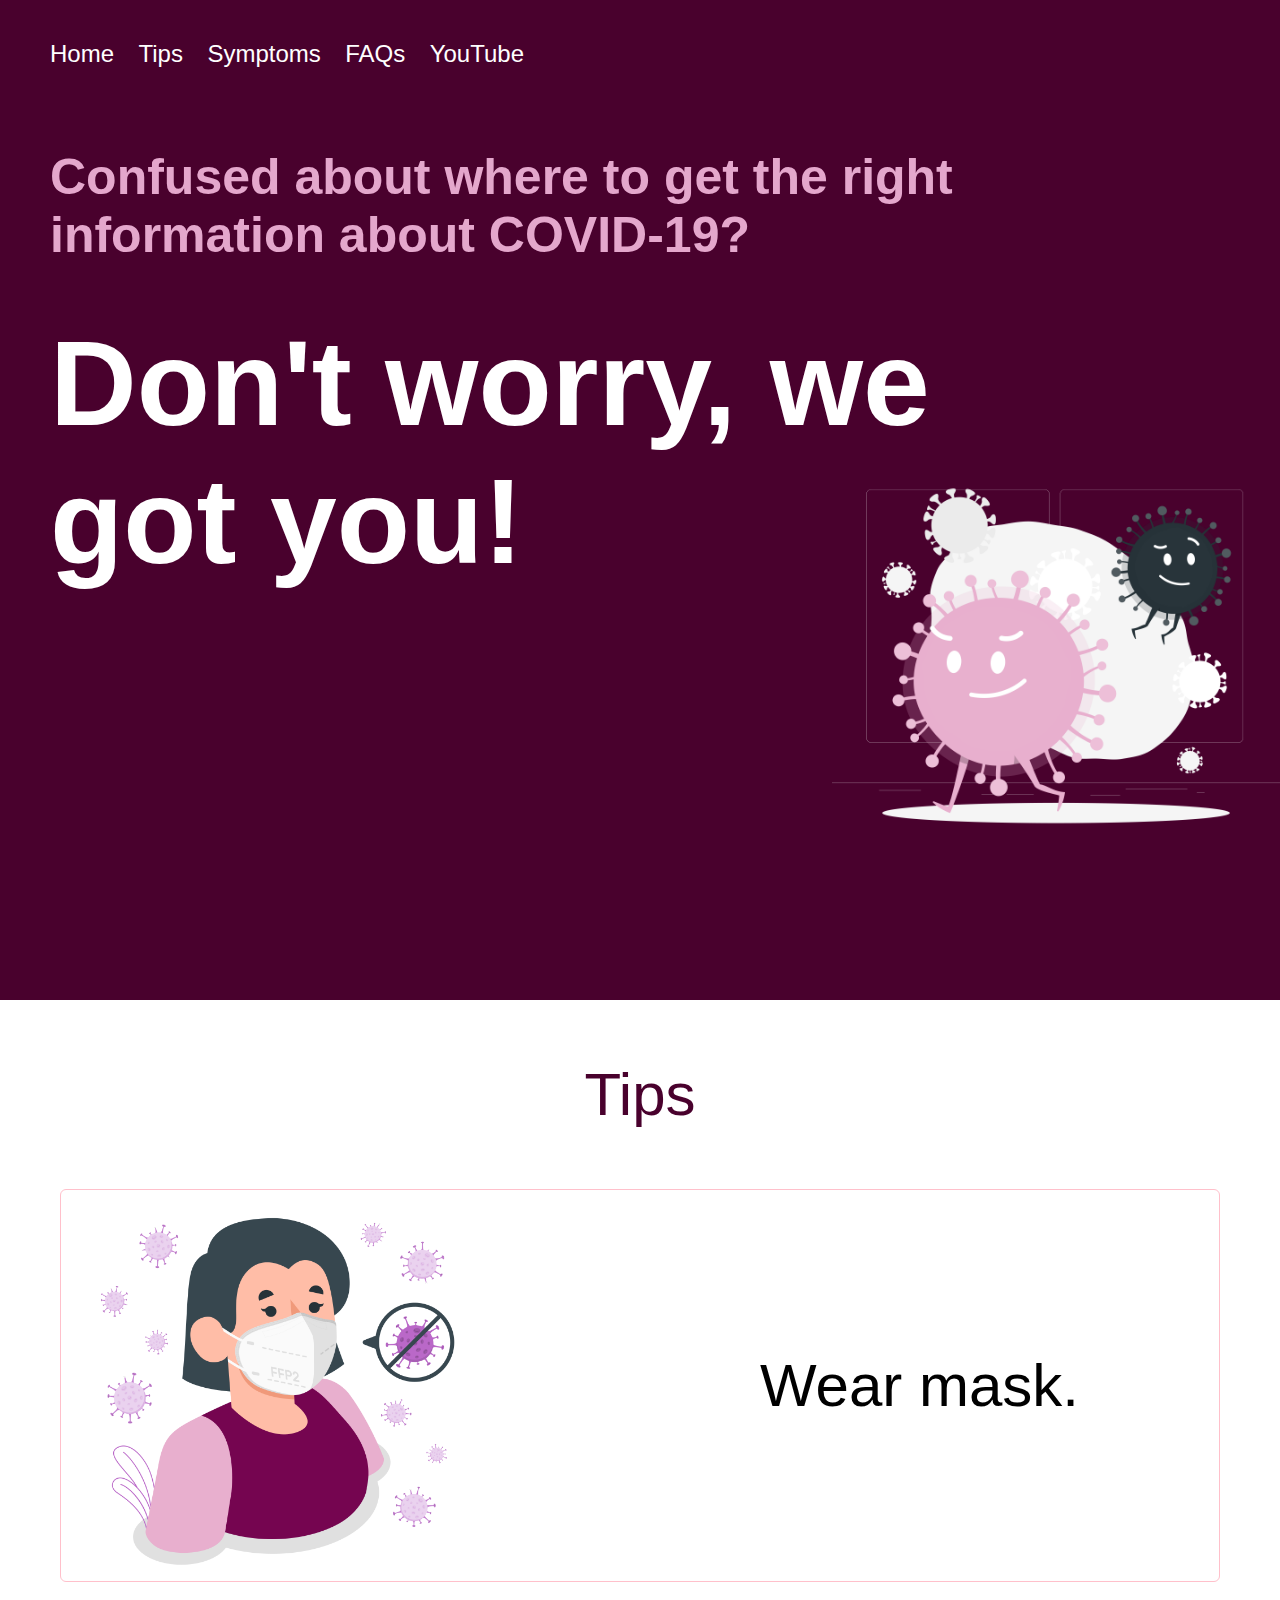
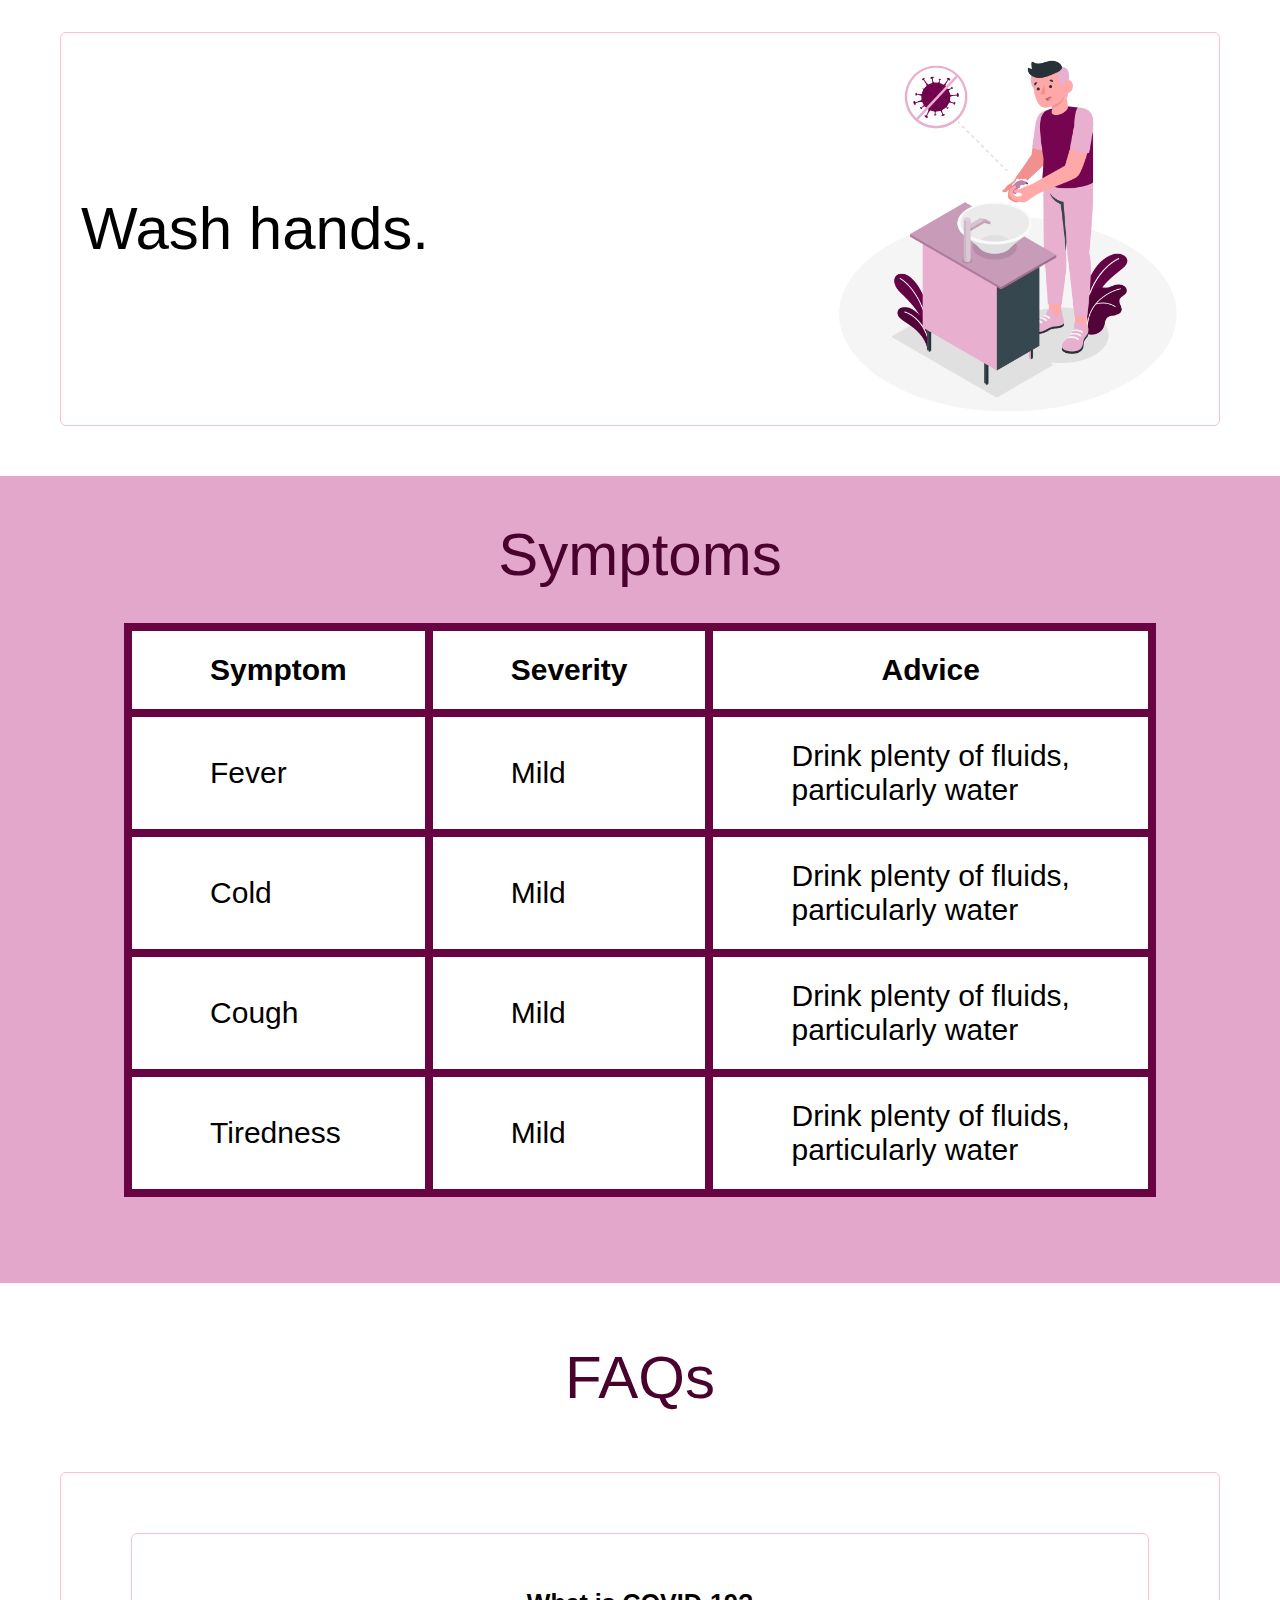
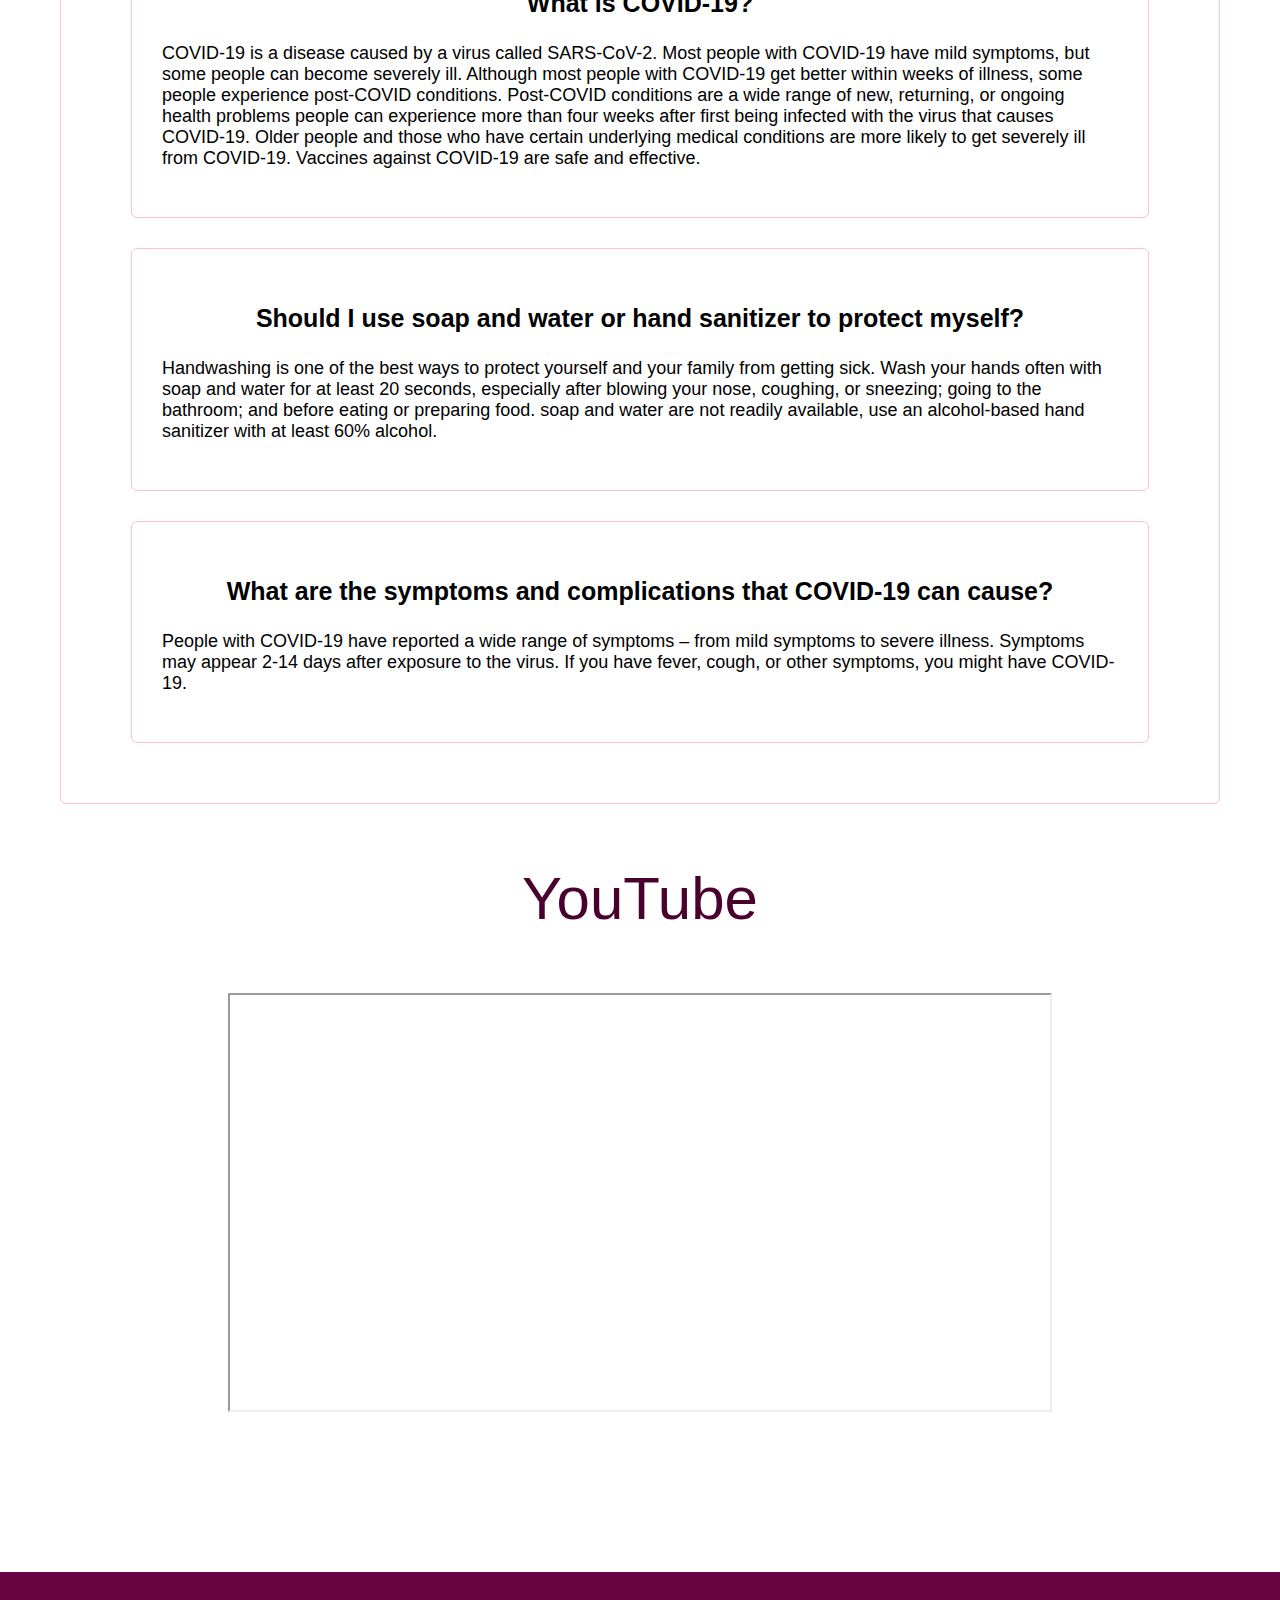
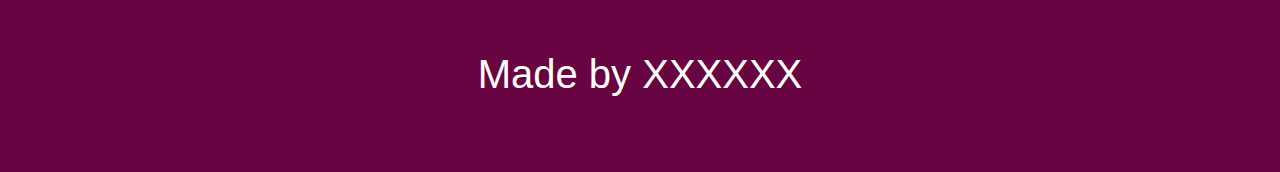
==== index.html @ 231eb7e4 "Update index.html" ====
<html>

<head>
    <title>Covid guide</title>
    <link href="covidguide.css" rel="stylesheet">
</head>

<body>
    <a name="Home"></a>
    <div class="home">
        <span>
            <div class="navbar">
                <a href="#Home">Home</a>
                <a href="#Tips">Tips</a>
                <a href="#Sym">Symptoms</a>
                <a href="#FAQs">FAQs</a>
                <a href="#YT">YouTube</a>
            </div>
        </span>


        <p class="line-1">
            Confused about where to get the right <br> information about COVID-19?
        </p>

        <p class="line-2">
            Don't worry, we<br> got you!
        </p>

        <div>
            <img class="image-1"
                src="images/image1.png"
                width=35%>
        </div>

    </div>

    <a name="Tips"></a>

    <p class="headings">Tips</p>

    <div class="tips">
        <img src="images/image2.png"
                  width=35%>
        <p>Wear mask.</p>
    </div>

    <div class="tips">
        <p>Wash hands.</p>
        <img src="images/image3.png"
            width=35%>

    </div>


    <a name="Sym"></a>
    <div class="table-bg">
        <p class="sym-heading">Symptoms</p>
        <div class="table-div">
            <table>
                <tr>
                    <th>Symptom</th>
                    <th>Severity</th>
                    <th>Advice</th>
                </tr>

                <tr>
                    <td>Fever</td>
                    <td>Mild</td>
                    <td>Drink plenty of fluids,<br>
                        particularly water</td>
                </tr>

                <tr>
                    <td>Cold</td>
                    <td>Mild</td>
                    <td>Drink plenty of fluids,<br>
                        particularly water</td>
                </tr>

                <tr>
                    <td>Cough</td>
                    <td>Mild</td>
                    <td>Drink plenty of fluids,<br>
                        particularly water</td>
                </tr>

                <tr>
                    <td>Tiredness</td>
                    <td>Mild</td>
                    <td>Drink plenty of fluids,<br>
                        particularly water</td>
                </tr>
            </table>
        </div>
    </div>


    <a name="FAQs"></a>
    <p class="headings">FAQs</p>
    <div class="faqs-main">

        <div class="faqs">
            <h3>What is COVID-19?</h3>
            <p>COVID-19 is a disease caused by a virus called SARS-CoV-2. Most people with COVID-19 have mild
                symptoms,
                but some
                people can become severely ill. Although most people with COVID-19 get better within weeks of
                illness, some
                people experience post-COVID conditions. Post-COVID conditions are a wide range of new,
                returning,
                or ongoing
                health problems people can experience more than four weeks after first being infected with the
                virus that
                causes COVID-19. Older people and those who have certain underlying medical conditions are more
                likely
                to get
                severely ill from COVID-19. Vaccines against COVID-19 are safe and effective.</p>
        </div>

        <div class="faqs">
            <h3>Should I use soap and water or hand sanitizer to protect myself?</h3>
            <p>Handwashing is one of the best ways to protect yourself and your family from getting sick. Wash your
                hands
                often
                with soap and water for at least 20 seconds, especially after blowing your nose, coughing, or
                sneezing;
                going to
                the bathroom; and before eating or preparing food. soap and water are not readily available,
                use an
                alcohol-based hand sanitizer with at least 60% alcohol.</p>
        </div>

        <div class="faqs">
            <h3>What are the symptoms and complications that COVID-19 can cause?</h3>
            <p>People with COVID-19 have reported a wide range of symptoms – from mild symptoms to severe illness.
                Symptoms
                may
                appear 2-14 days after exposure to the virus. If you have fever, cough, or other symptoms, you
                might
                have
                COVID-19. </p>
        </div>

    </div>

    <a name="YT"></a>
    <p class="headings">YouTube</p>

    <div class="youtube">
        <iframe width="820" height="415" src="https://www.youtube.com/embed/qHksVwOrpbE">
        </iframe>
    </div>
</body>

<footer class="footer">
    <div>
        <p>Made by XXXXXX</p>
    </div>
</footer>
---- covidguide.css ----
body {
    font-family: dx rigraf extra expandedArial, Helvetica, sans-serif;
    margin: 0px;
}


.home {
    background: rgb(73, 1, 45);
    height: 1000px;


}

.navbar {
    margin-bottom: 80px;
    padding-top: 40px;
    padding-left: 50px;
}

span a {
    color: #fff;
    padding-right: 20px;
    text-decoration: none;
    font-size: 24px;
}

.line-1 {
    padding-left: 50px;
    color: rgb(228, 167, 204);
    font-size: 50px;
    font-style: dx rigraf extra expanded;
    font-weight: bold;
}

.line-2 {
    margin-top: 40px;
    padding-left: 50px;
    color: #fff;
    font-size: 120px;
    font-weight: bold;
    font-style: dx rigraf extra expanded;
}

.image-1 {
    float: right;
    margin-top: -270px;
}

.headings {
    text-align: center;
    font-size: 60px;
    color: rgb(73, 1, 45);
}

.tips {
    display: flex;
    justify-content: space-between;
    align-items: center;
    border: 1px solid pink;
    border-radius: 6px;
    padding: 0px 20px;
    margin: 50px 60px;
}

.tips p {
    font-size: 60px;
    padding-right: 120px;
}

.table-bg {
    background: rgb(228, 167, 204);
    padding-bottom: 86px;
    padding-top: 44px;
}

.table-div {
    display: flex;
    justify-content: center;
}

table, th, td {
    border: 8px solid rgb(104, 4, 65);
    background: #fff;
    border-collapse: collapse;
    padding: 22px 78px;
    font-size: 30px;
}

.faqs-main {
    border: 1px solid pink;
    border-radius: 6px;
    margin: 50px 60px;
    padding: 30px;
}

.faqs {
    border: 1px solid pink;
    border-radius: 6px;
    padding: 30px;
    margin: 30px 40px;
}

.faqs h3 {
    text-align: center;
    font-size: 25px;
}

.faqs p {
    font-size: 18px;

}

.youtube {
    display: flex;
    justify-content: center;
}

.footer {
    background: rgb(104, 4, 65);
    height: 200px;
}

.footer p {
    color: #fff;
    font-size: 40px;
    text-align: center;
    padding-top: 80px;
    margin-top: 160px;
}

.sym-heading {
    text-align: center;
    font-size: 60px;
    color: rgb(73, 1, 45);
    margin: 0%;
    margin-bottom: 34px;
}
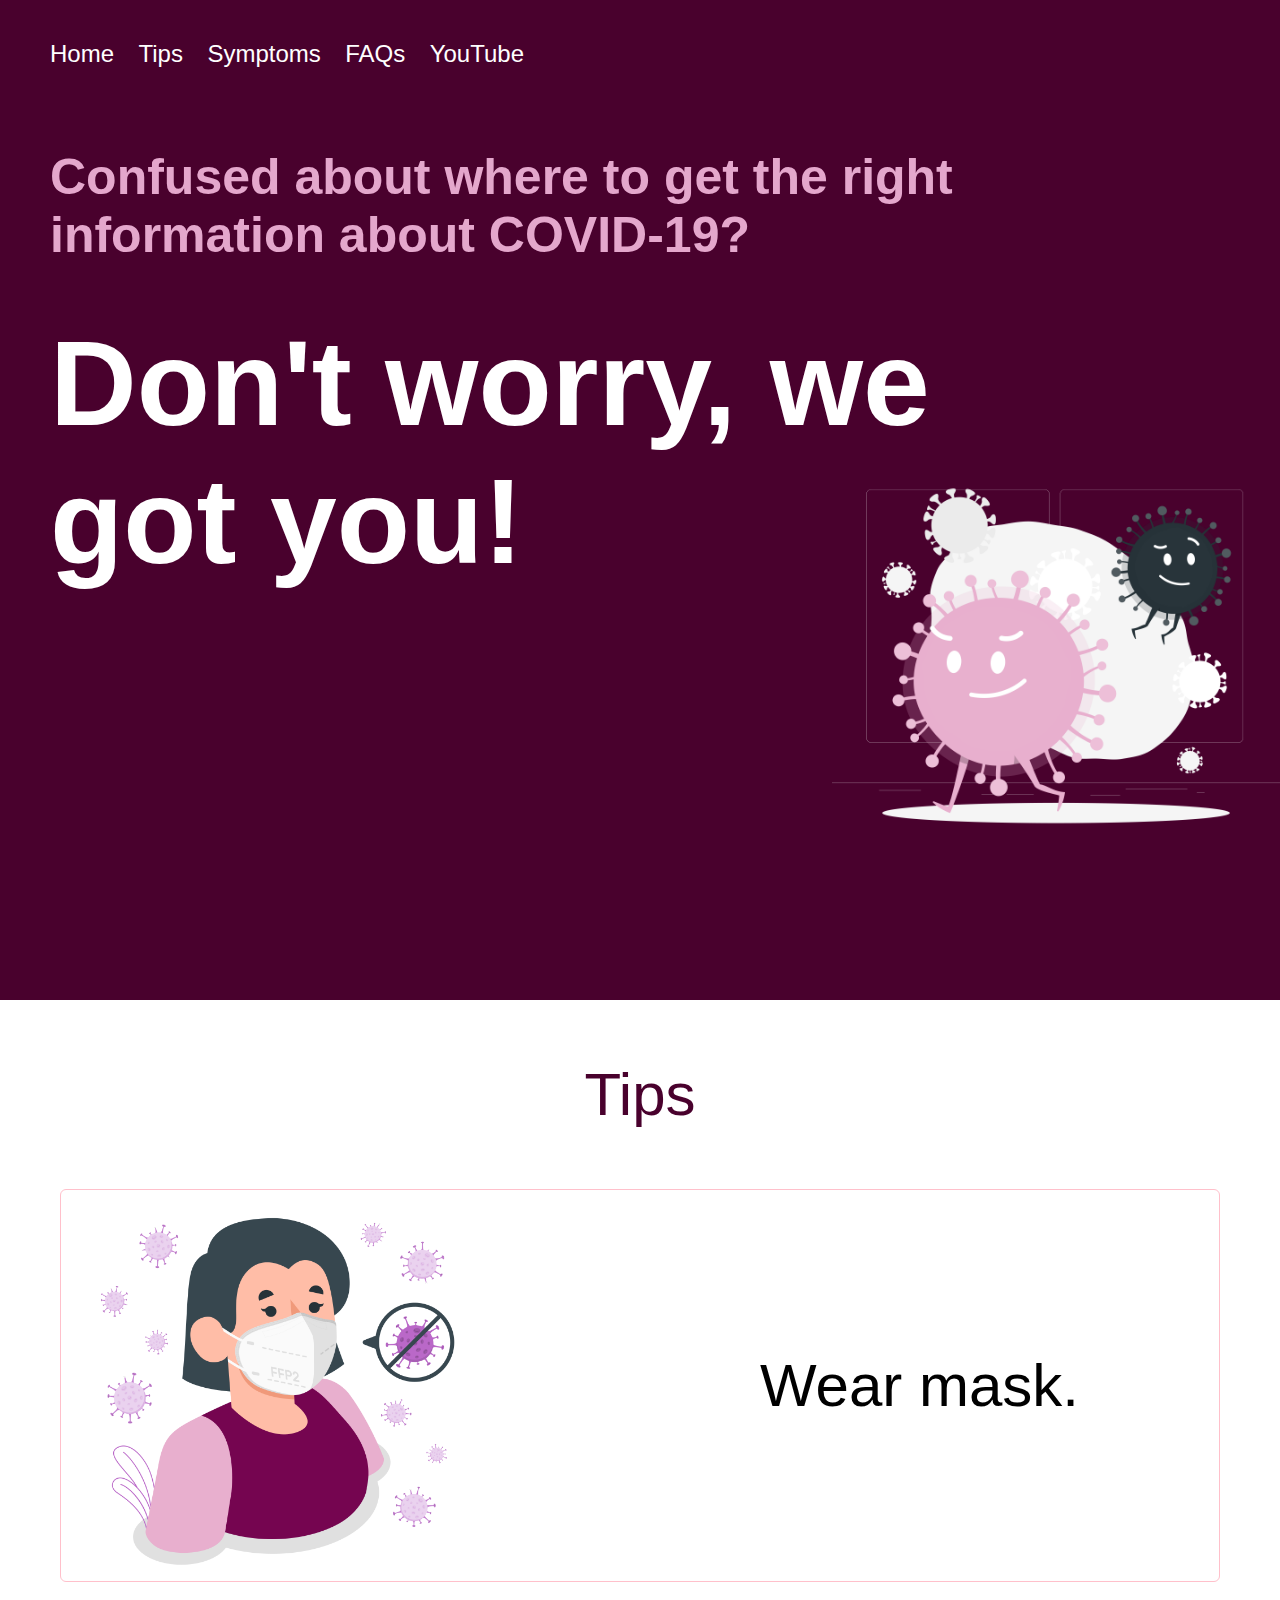
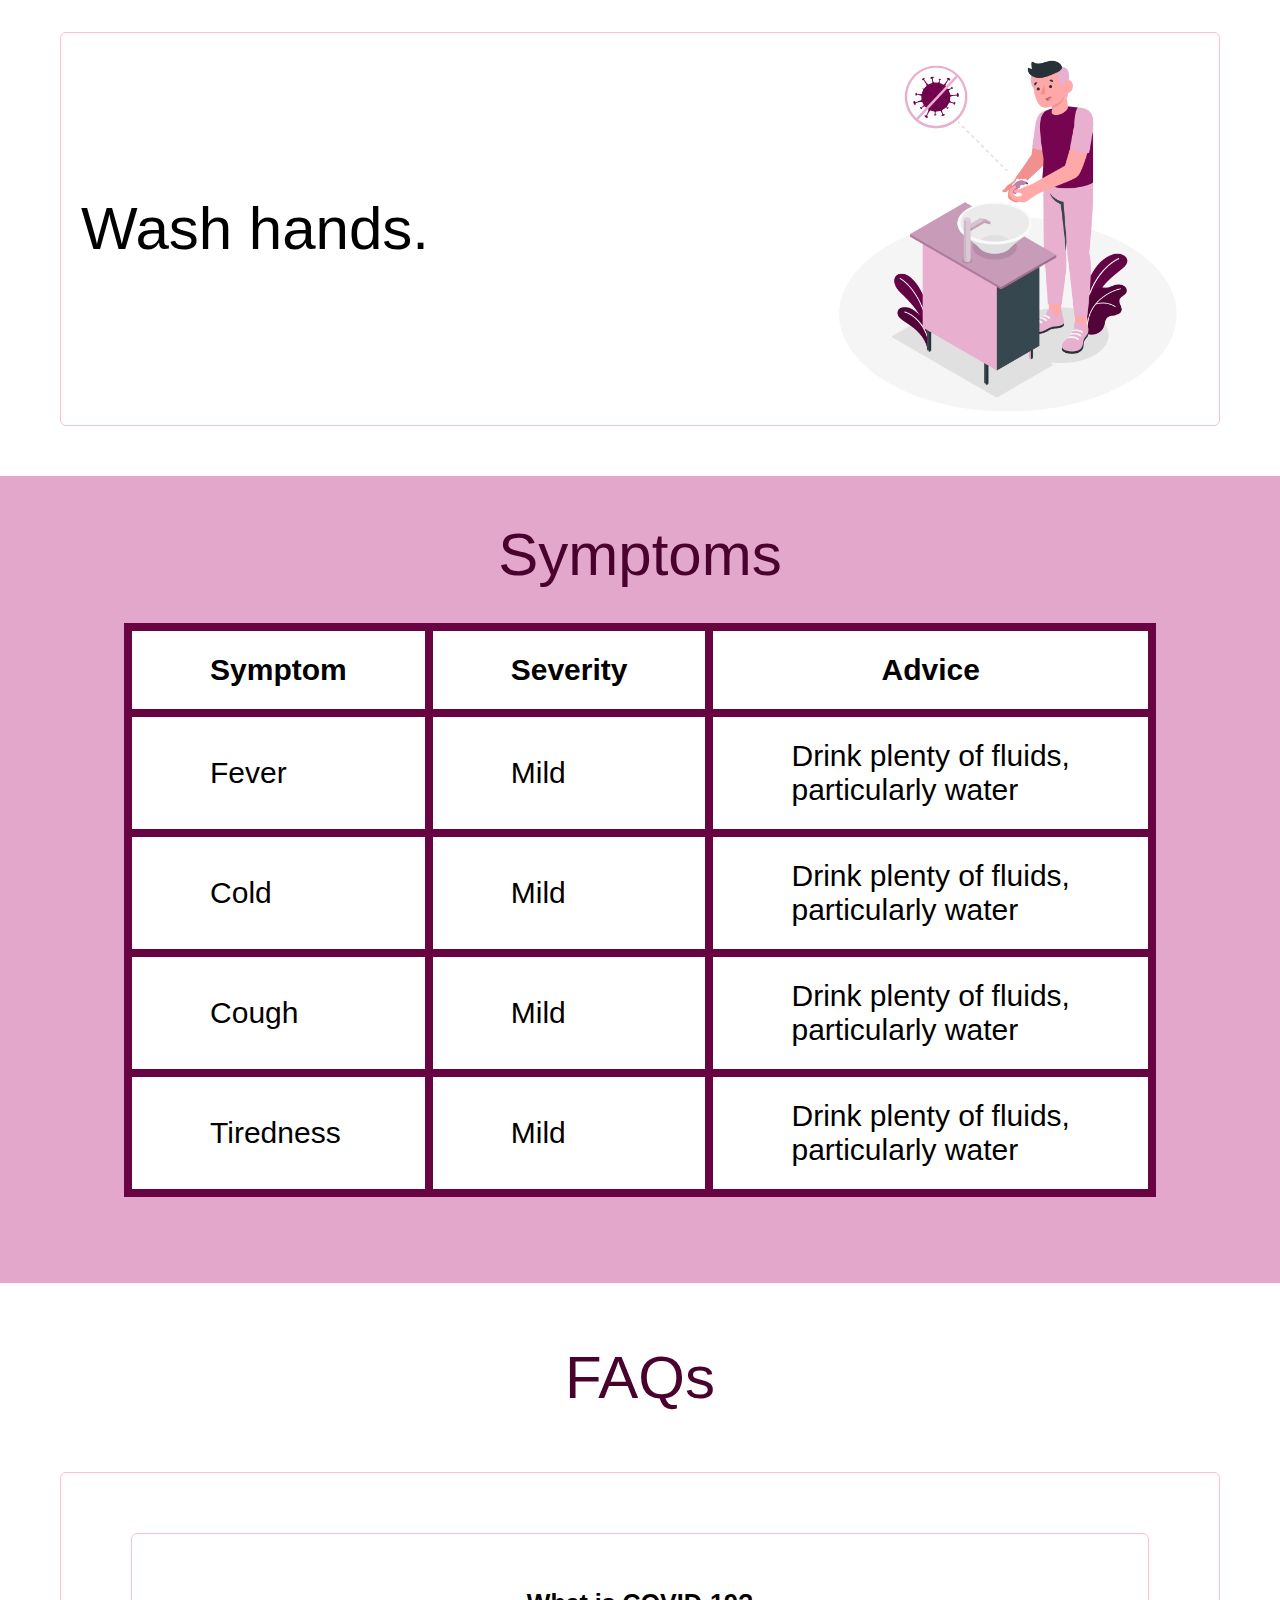
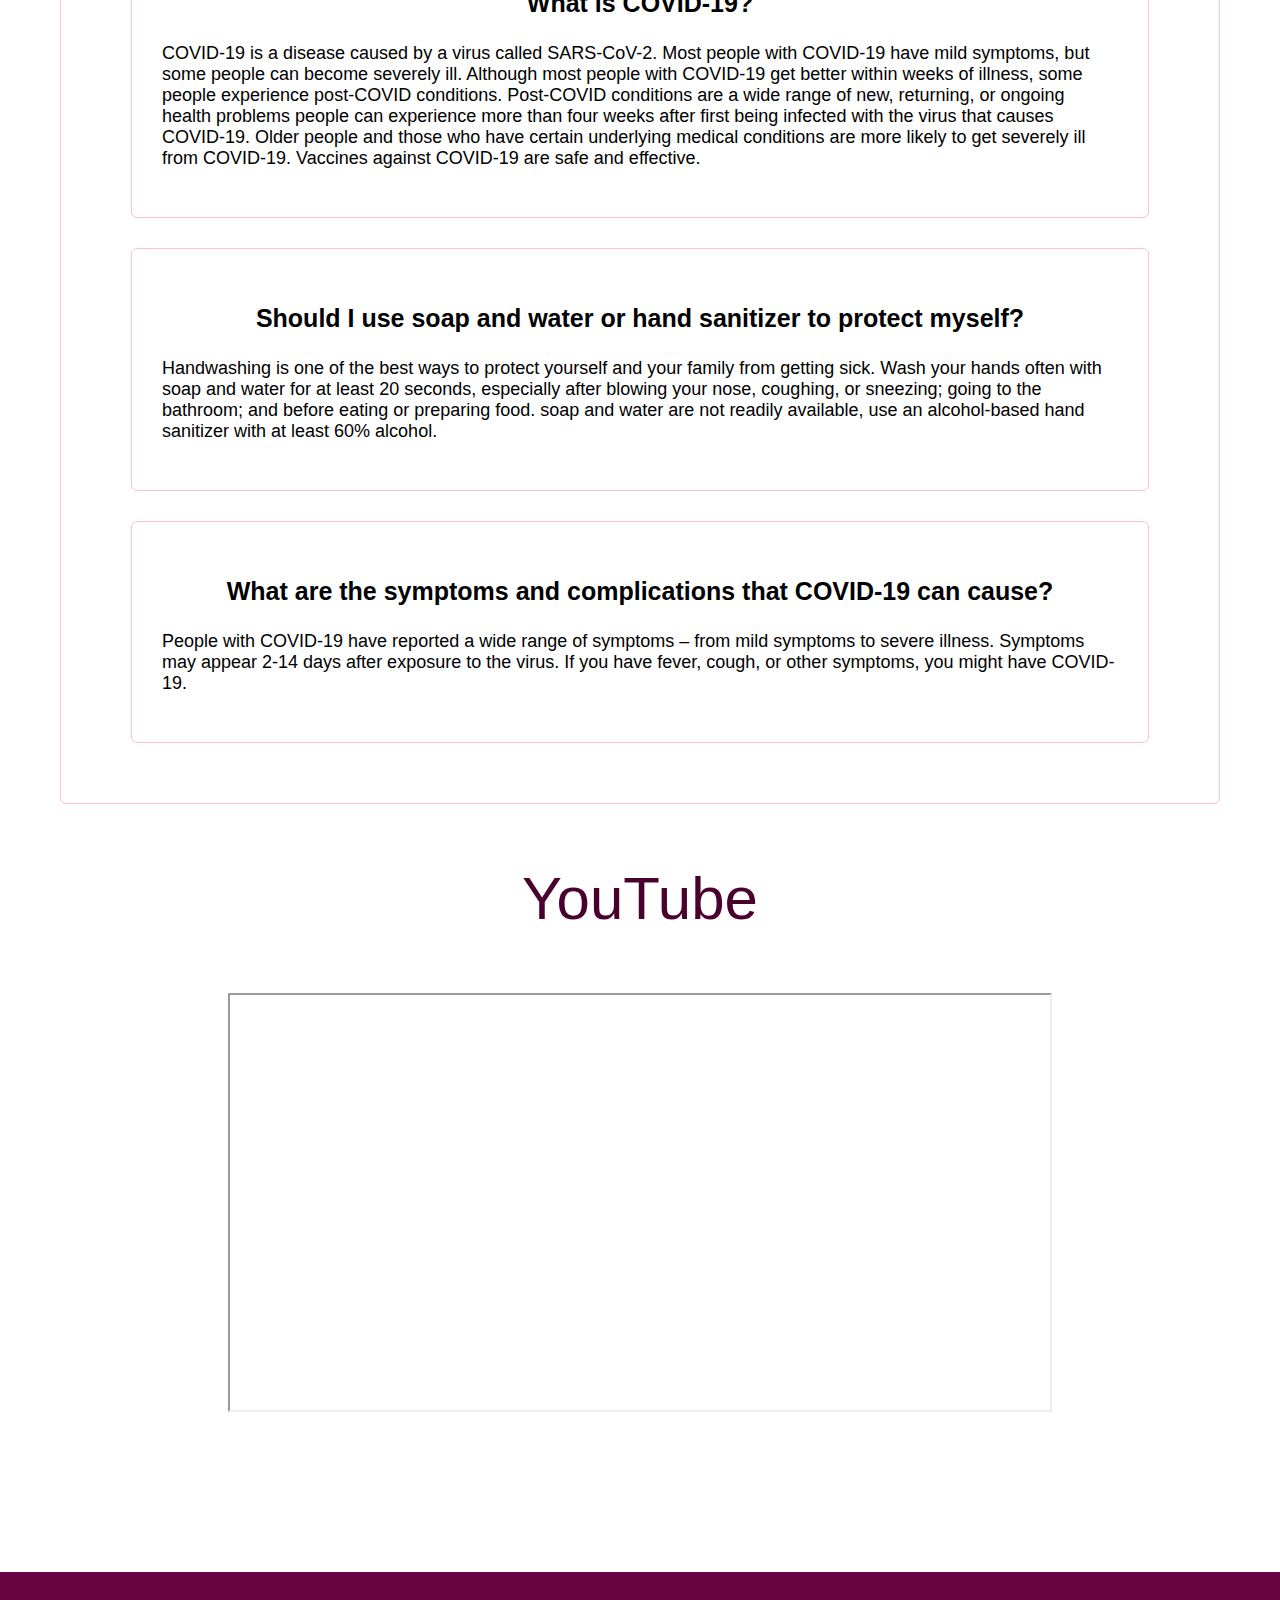
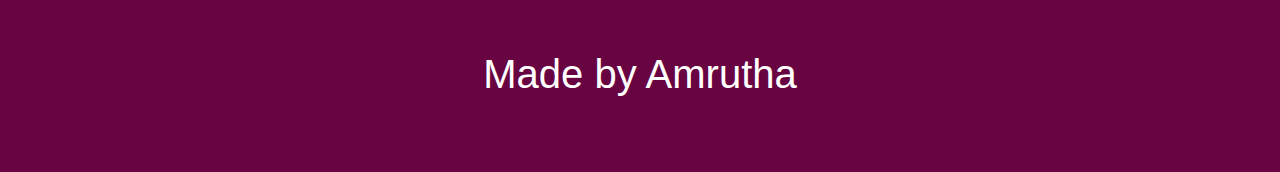
==== commit 3f3ba833: "Update index.html" ====
--- a/index.html
+++ b/index.html
@@ -155,6 +155,6 @@
 
 <footer class="footer">
     <div>
-        <p>Made by XXXXXX</p>
+        <p>Made by Amrutha</p>
     </div>
 </footer>
